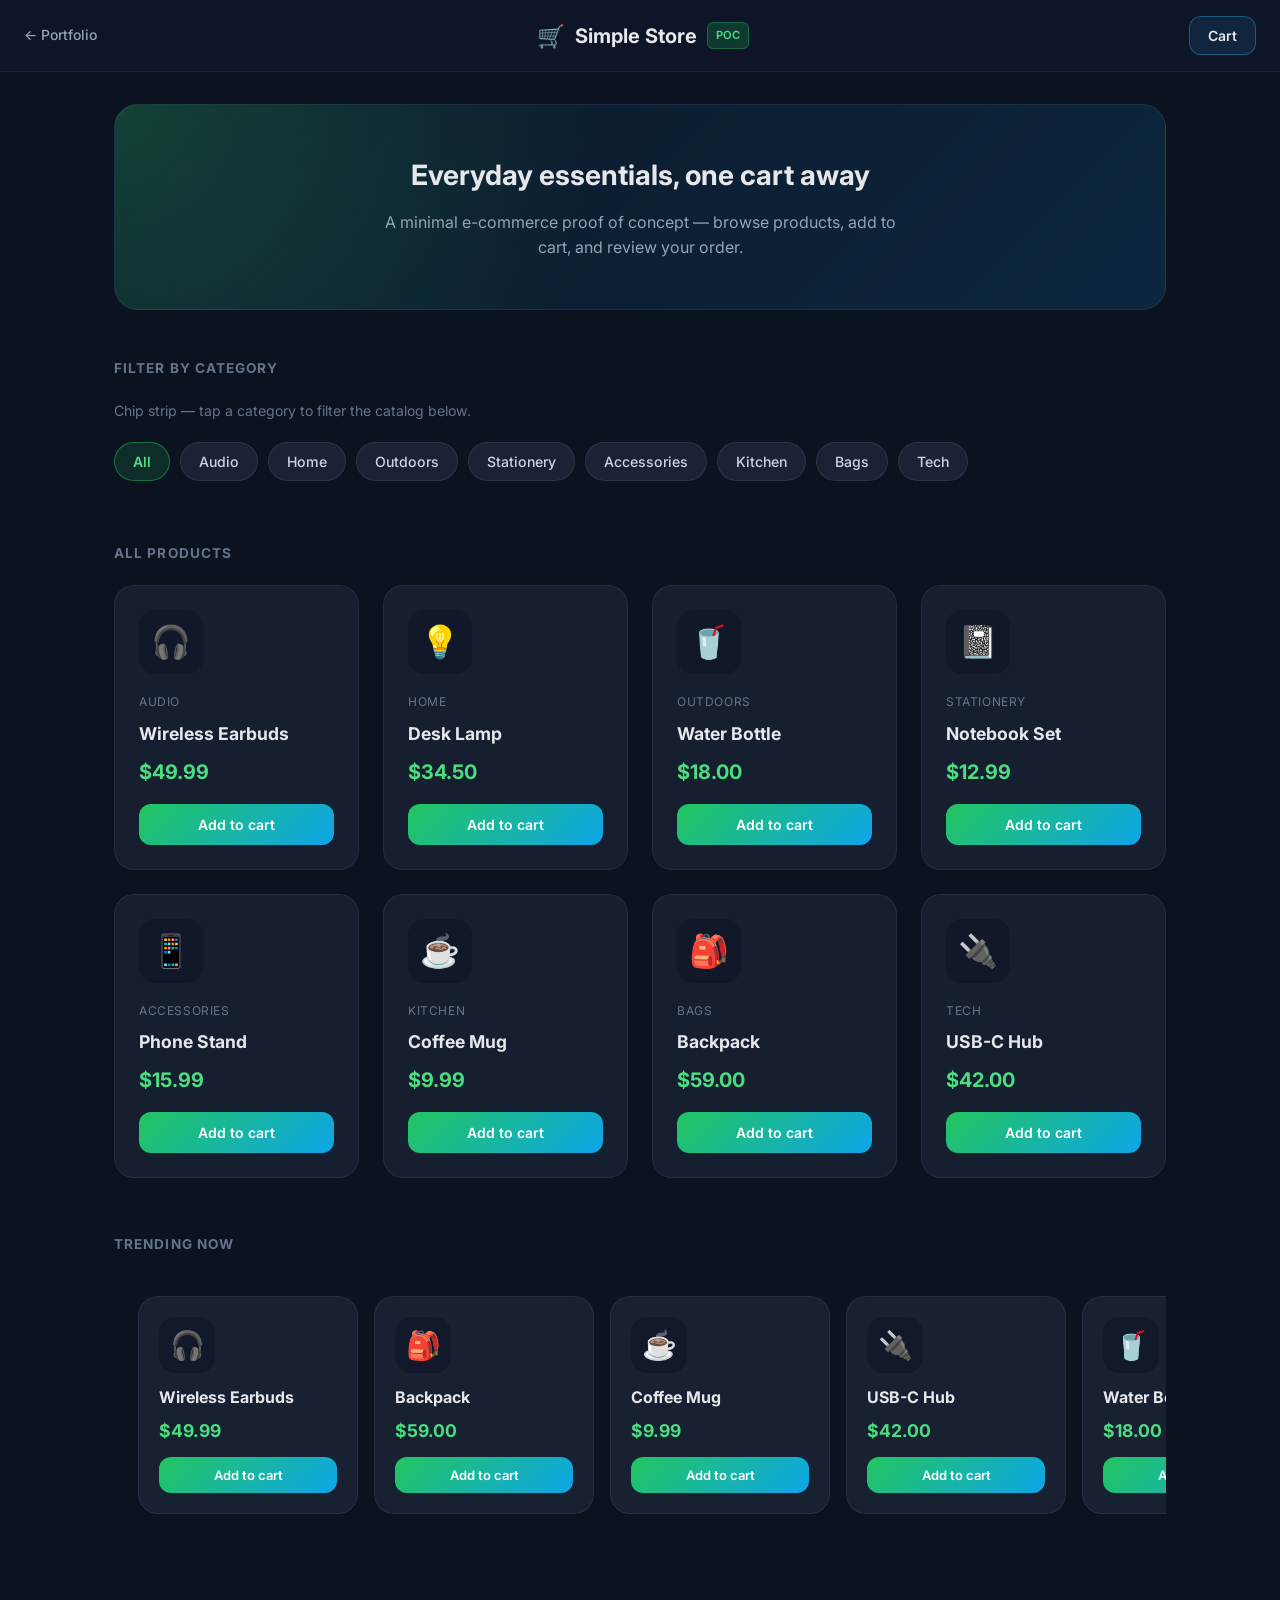
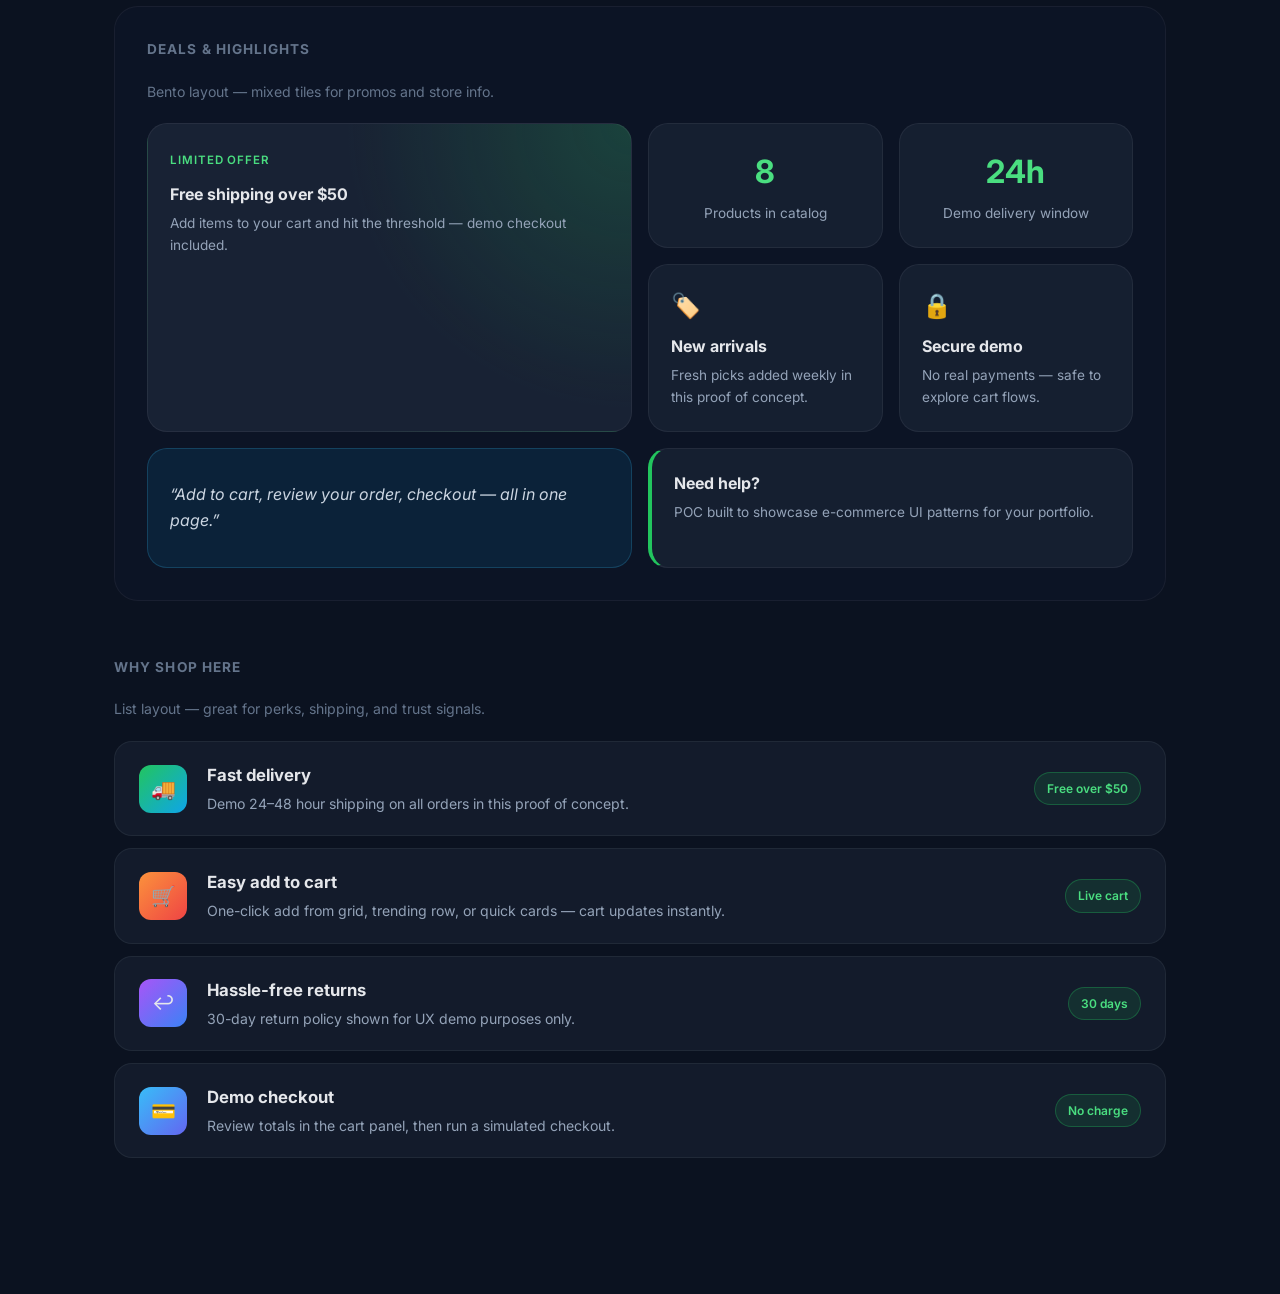
==== apps/simple-store/index.html @ 19372030 "feat(store): add Simple Store e-commerce proof of concept Introduce a standalone demo shop with prod" ====
<!DOCTYPE html>
<html lang="en">
<head>
  <meta charset="UTF-8" />
  <meta name="viewport" content="width=device-width, initial-scale=1.0" />
  <title>Simple Store — Proof of Concept</title>
  <link rel="preconnect" href="https://fonts.googleapis.com" />
  <link rel="preconnect" href="https://fonts.gstatic.com" crossorigin />
  <link href="https://fonts.googleapis.com/css2?family=Inter:wght@400;500;600;700;800&display=swap" rel="stylesheet" />
  <link rel="stylesheet" href="style.css" />
</head>
<body>

  <header class="store-header">
    <a href="../../index.html" class="back-link">← Portfolio</a>
    <div class="brand">
      <span class="brand-icon">🛒</span>
      <h1>Simple Store</h1>
      <span class="badge">POC</span>
    </div>
    <button type="button" class="cart-toggle" id="cartToggle" aria-label="Open cart">
      <span>Cart</span>
      <span class="cart-count" id="cartCount">0</span>
    </button>
  </header>

  <main class="store-main">
    <section class="hero-banner">
      <h2>Everyday essentials, one cart away</h2>
      <p>A minimal e-commerce proof of concept — browse products, add to cart, and review your order.</p>
    </section>

    <section class="store-block">
      <div class="block-header">
        <h3 class="section-label">Filter by category</h3>
        <p class="section-desc">Chip strip — tap a category to filter the catalog below.</p>
      </div>
      <div class="chip-scroll-wrap">
        <div class="chip-track" id="chipTrack"></div>
      </div>
    </section>

    <section class="products-section" id="catalog">
      <h3 class="section-label">All products</h3>
      <div class="products-grid" id="productsGrid"></div>
      <p class="filter-empty" id="filterEmpty" hidden>No products in this category.</p>
    </section>

    <section class="store-block store-block-scroll">
      <div class="block-header">
        <h3 class="section-label">Trending now</h3>
      </div>
      <div class="h-scroll-wrap">
        <div class="h-scroll-track" id="trendingTrack" tabindex="0" aria-label="Trending products"></div>
      </div>
    </section>

    <section class="store-block store-block-alt">
      <div class="block-header">
        <h3 class="section-label">Deals & highlights</h3>
        <p class="section-desc">Bento layout — mixed tiles for promos and store info.</p>
      </div>
      <div class="bento-grid">
        <div class="bento-tile bento-wide bento-promo">
          <span class="bento-label">Limited offer</span>
          <h3>Free shipping over $50</h3>
          <p>Add items to your cart and hit the threshold — demo checkout included.</p>
        </div>
        <div class="bento-tile bento-stat">
          <strong>8</strong>
          <span>Products in catalog</span>
        </div>
        <div class="bento-tile bento-stat">
          <strong>24h</strong>
          <span>Demo delivery window</span>
        </div>
        <div class="bento-tile">
          <span class="bento-emoji">🏷️</span>
          <h3>New arrivals</h3>
          <p>Fresh picks added weekly in this proof of concept.</p>
        </div>
        <div class="bento-tile">
          <span class="bento-emoji">🔒</span>
          <h3>Secure demo</h3>
          <p>No real payments — safe to explore cart flows.</p>
        </div>
        <div class="bento-tile bento-quote">
          <blockquote>“Add to cart, review your order, checkout — all in one page.”</blockquote>
        </div>
        <div class="bento-tile bento-accent-bar">
          <h3>Need help?</h3>
          <p>POC built to showcase e-commerce UI patterns for your portfolio.</p>
        </div>
      </div>
    </section>

    <section class="store-block">
      <div class="block-header">
        <h3 class="section-label">Why shop here</h3>
        <p class="section-desc">List layout — great for perks, shipping, and trust signals.</p>
      </div>
      <ul class="list-showcase">
        <li class="list-row">
          <div class="list-row-icon list-accent-1">🚚</div>
          <div class="list-row-body">
            <h3>Fast delivery</h3>
            <p>Demo 24–48 hour shipping on all orders in this proof of concept.</p>
          </div>
          <span class="list-row-badge">Free over $50</span>
        </li>
        <li class="list-row">
          <div class="list-row-icon list-accent-2">🛒</div>
          <div class="list-row-body">
            <h3>Easy add to cart</h3>
            <p>One-click add from grid, trending row, or quick cards — cart updates instantly.</p>
          </div>
          <span class="list-row-badge">Live cart</span>
        </li>
        <li class="list-row">
          <div class="list-row-icon list-accent-3">↩️</div>
          <div class="list-row-body">
            <h3>Hassle-free returns</h3>
            <p>30-day return policy shown for UX demo purposes only.</p>
          </div>
          <span class="list-row-badge">30 days</span>
        </li>
        <li class="list-row">
          <div class="list-row-icon list-accent-4">💳</div>
          <div class="list-row-body">
            <h3>Demo checkout</h3>
            <p>Review totals in the cart panel, then run a simulated checkout.</p>
          </div>
          <span class="list-row-badge">No charge</span>
        </li>
      </ul>
    </section>
  </main>

  <aside class="cart-panel" id="cartPanel" aria-hidden="true">
    <div class="cart-panel-inner">
      <div class="cart-panel-header">
        <h2>Your cart</h2>
        <button type="button" class="close-cart" id="closeCart" aria-label="Close cart">×</button>
      </div>
      <ul class="cart-items" id="cartItems"></ul>
      <p class="cart-empty" id="cartEmpty">Your cart is empty. Add something to get started.</p>
      <div class="cart-footer" id="cartFooter" hidden>
        <div class="cart-total">
          <span>Total</span>
          <strong id="cartTotal">$0.00</strong>
        </div>
        <button type="button" class="btn-checkout" id="checkoutBtn">Checkout (demo)</button>
        <button type="button" class="btn-clear" id="clearCartBtn">Clear cart</button>
      </div>
    </div>
  </aside>
  <div class="cart-overlay" id="cartOverlay" hidden></div>

  <script src="app.js"></script>
</body>
</html>
---- apps/simple-store/style.css ----
* {
  margin: 0;
  padding: 0;
  box-sizing: border-box;
}

body {
  font-family: "Inter", sans-serif;
  background: #0b1220;
  color: #e5e7eb;
  line-height: 1.6;
  min-height: 100vh;
}

.store-header {
  position: sticky;
  top: 0;
  z-index: 50;
  display: flex;
  align-items: center;
  justify-content: space-between;
  padding: 16px 24px;
  background: rgba(15, 23, 42, 0.9);
  backdrop-filter: blur(12px);
  border-bottom: 1px solid rgba(255, 255, 255, 0.06);
}

.back-link {
  color: #94a3b8;
  text-decoration: none;
  font-size: 14px;
  font-weight: 500;
  transition: color 0.2s;
}

.back-link:hover {
  color: #38bdf8;
}

.brand {
  display: flex;
  align-items: center;
  gap: 10px;
}

.brand h1 {
  font-size: 1.25rem;
  font-weight: 700;
}

.brand-icon {
  font-size: 1.4rem;
}

.badge {
  font-size: 0.7rem;
  font-weight: 600;
  padding: 4px 8px;
  border-radius: 6px;
  background: rgba(34, 197, 94, 0.2);
  color: #4ade80;
  border: 1px solid rgba(34, 197, 94, 0.35);
}

.cart-toggle {
  display: flex;
  align-items: center;
  gap: 10px;
  padding: 10px 18px;
  border-radius: 12px;
  border: 1px solid rgba(56, 189, 248, 0.35);
  background: rgba(56, 189, 248, 0.1);
  color: #e5e7eb;
  font-family: inherit;
  font-size: 14px;
  font-weight: 600;
  cursor: pointer;
  transition: 0.2s;
}

.cart-toggle:hover {
  background: rgba(56, 189, 248, 0.2);
}

.cart-count {
  min-width: 22px;
  height: 22px;
  padding: 0 6px;
  border-radius: 999px;
  background: #22c55e;
  color: #0f172a;
  font-size: 12px;
  font-weight: 700;
  display: inline-flex;
  align-items: center;
  justify-content: center;
}

.cart-count[hidden] {
  display: none;
}

.store-main {
  max-width: 1100px;
  margin: 0 auto;
  padding: 32px 24px 80px;
}

.hero-banner {
  text-align: center;
  padding: 48px 24px;
  margin-bottom: 48px;
  border-radius: 24px;
  background:
    radial-gradient(circle at top left, rgba(34, 197, 94, 0.25), transparent 45%),
    linear-gradient(135deg, rgba(15, 23, 42, 0.95), rgba(14, 165, 233, 0.15));
  border: 1px solid rgba(255, 255, 255, 0.06);
}

.hero-banner h2 {
  font-size: 1.75rem;
  margin-bottom: 12px;
}

.hero-banner p {
  color: #94a3b8;
  max-width: 520px;
  margin: 0 auto;
}

.section-label {
  font-size: 0.85rem;
  text-transform: uppercase;
  letter-spacing: 0.08em;
  color: #64748b;
  margin-bottom: 20px;
}

.products-grid {
  display: grid;
  grid-template-columns: repeat(auto-fill, minmax(240px, 1fr));
  gap: 24px;
}

.product-card {
  background: rgba(30, 41, 59, 0.6);
  border: 1px solid rgba(255, 255, 255, 0.06);
  border-radius: 20px;
  padding: 24px;
  transition: transform 0.25s, border-color 0.25s;
}

.product-card:hover {
  transform: translateY(-4px);
  border-color: rgba(34, 197, 94, 0.35);
}

.product-visual {
  width: 64px;
  height: 64px;
  border-radius: 16px;
  background: rgba(15, 23, 42, 0.8);
  display: flex;
  align-items: center;
  justify-content: center;
  font-size: 2rem;
  margin-bottom: 14px;
}

.product-category {
  font-size: 0.75rem;
  color: #64748b;
  text-transform: uppercase;
  letter-spacing: 0.05em;
}

.product-card h3 {
  font-size: 1.1rem;
  margin: 6px 0 8px;
}

.product-price {
  font-size: 1.25rem;
  font-weight: 700;
  color: #4ade80;
  margin-bottom: 16px;
}

.btn-add {
  width: 100%;
  padding: 12px;
  border: none;
  border-radius: 12px;
  background: linear-gradient(135deg, #22c55e, #0ea5e9);
  color: white;
  font-family: inherit;
  font-size: 14px;
  font-weight: 600;
  cursor: pointer;
  transition: transform 0.2s, box-shadow 0.2s;
}

.btn-add:hover {
  transform: translateY(-2px);
  box-shadow: 0 8px 24px rgba(34, 197, 94, 0.25);
}

.cart-overlay {
  position: fixed;
  inset: 0;
  background: rgba(0, 0, 0, 0.5);
  z-index: 90;
}

.cart-overlay[hidden] {
  display: none;
}

.cart-panel {
  position: fixed;
  top: 0;
  right: 0;
  width: 100%;
  max-width: 400px;
  height: 100vh;
  z-index: 100;
  background: #0f172a;
  border-left: 1px solid rgba(255, 255, 255, 0.08);
  transform: translateX(100%);
  transition: transform 0.3s ease;
  display: flex;
  flex-direction: column;
}

.cart-panel.open {
  transform: translateX(0);
}

.cart-panel-inner {
  display: flex;
  flex-direction: column;
  height: 100%;
  padding: 24px;
}

.cart-panel-header {
  display: flex;
  justify-content: space-between;
  align-items: center;
  margin-bottom: 24px;
}

.cart-panel-header h2 {
  font-size: 1.35rem;
}

.close-cart {
  width: 40px;
  height: 40px;
  border: none;
  border-radius: 10px;
  background: rgba(255, 255, 255, 0.06);
  color: #e5e7eb;
  font-size: 1.5rem;
  cursor: pointer;
  line-height: 1;
}

.close-cart:hover {
  background: rgba(255, 255, 255, 0.1);
}

.cart-items {
  list-style: none;
  flex: 1;
  overflow-y: auto;
  display: flex;
  flex-direction: column;
  gap: 16px;
}

.cart-empty {
  color: #64748b;
  font-size: 0.95rem;
  text-align: center;
  padding: 40px 16px;
}

.cart-empty[hidden],
.cart-footer[hidden] {
  display: none;
}

.cart-item {
  display: grid;
  grid-template-columns: auto 1fr;
  gap: 12px;
  padding: 16px;
  background: rgba(30, 41, 59, 0.5);
  border-radius: 14px;
  border: 1px solid rgba(255, 255, 255, 0.05);
}

.cart-item-emoji {
  font-size: 1.75rem;
}

.cart-item-info {
  display: flex;
  flex-direction: column;
  gap: 2px;
}

.cart-item-info strong {
  font-size: 0.95rem;
}

.cart-item-info span {
  font-size: 0.8rem;
  color: #94a3b8;
}

.cart-item-actions {
  grid-column: 1 / -1;
  display: flex;
  align-items: center;
  gap: 8px;
  flex-wrap: wrap;
}

.qty-btn {
  width: 32px;
  height: 32px;
  border: 1px solid rgba(255, 255, 255, 0.1);
  border-radius: 8px;
  background: rgba(15, 23, 42, 0.8);
  color: #e5e7eb;
  font-size: 1rem;
  cursor: pointer;
}

.qty-btn:hover {
  border-color: #38bdf8;
}

.qty {
  min-width: 24px;
  text-align: center;
  font-weight: 600;
}

.remove-btn {
  margin-left: auto;
  padding: 6px 12px;
  border: none;
  border-radius: 8px;
  background: rgba(239, 68, 68, 0.15);
  color: #f87171;
  font-size: 12px;
  font-family: inherit;
  cursor: pointer;
}

.remove-btn:hover {
  background: rgba(239, 68, 68, 0.25);
}

.cart-footer {
  padding-top: 20px;
  border-top: 1px solid rgba(255, 255, 255, 0.06);
  margin-top: auto;
}

.cart-total {
  display: flex;
  justify-content: space-between;
  align-items: center;
  margin-bottom: 16px;
  font-size: 1.1rem;
}

.cart-total strong {
  font-size: 1.35rem;
  color: #4ade80;
}

.btn-checkout {
  width: 100%;
  padding: 14px;
  border: none;
  border-radius: 12px;
  background: linear-gradient(135deg, #0ea5e9, #3b82f6);
  color: white;
  font-family: inherit;
  font-size: 15px;
  font-weight: 600;
  cursor: pointer;
  margin-bottom: 10px;
}

.btn-checkout:hover {
  opacity: 0.95;
}

.btn-clear {
  width: 100%;
  padding: 10px;
  border: 1px solid rgba(255, 255, 255, 0.1);
  border-radius: 12px;
  background: transparent;
  color: #94a3b8;
  font-family: inherit;
  font-size: 13px;
  cursor: pointer;
}

.btn-clear:hover {
  color: #e5e7eb;
}

/* Store layout blocks */

.store-block {
  margin-bottom: 56px;
}

.store-block-alt {
  padding: 32px;
  border-radius: 24px;
  background: rgba(15, 23, 42, 0.5);
  border: 1px solid rgba(255, 255, 255, 0.05);
}

.block-header {
  margin-bottom: 20px;
}

.section-desc {
  color: #64748b;
  font-size: 0.88rem;
  margin-top: 6px;
}

.filter-empty {
  text-align: center;
  color: #64748b;
  padding: 32px;
}

/* Horizontal scroll */

.store-block-scroll {
  padding-top: 40px;
  margin-top: 16px;
}

.store-block-scroll .block-header {
  margin-bottom: 28px;
}

.h-scroll-wrap {
  position: relative;
  padding: 0 0 8px;
}

.h-scroll-track {
  display: flex;
  gap: 16px;
  overflow-x: auto;
  padding: 12px 24px 28px;
  scroll-snap-type: x mandatory;
  scroll-padding-inline: 24px;
  scroll-behavior: smooth;
  -webkit-overflow-scrolling: touch;
  scrollbar-width: thin;
  scrollbar-color: rgba(34, 197, 94, 0.4) transparent;
}

.h-scroll-track::-webkit-scrollbar {
  height: 5px;
}

.h-scroll-track::-webkit-scrollbar-thumb {
  background: rgba(34, 197, 94, 0.4);
  border-radius: 999px;
}

.h-scroll-item {
  flex: 0 0 220px;
  scroll-snap-align: start;
  padding: 20px;
  border-radius: 20px;
  background: rgba(30, 41, 59, 0.7);
  border: 1px solid rgba(255, 255, 255, 0.06);
  transition: transform 0.25s, border-color 0.25s;
}

.h-scroll-item:hover {
  transform: translateY(-4px);
  border-color: rgba(34, 197, 94, 0.35);
}

.h-scroll-item .product-visual {
  width: 56px;
  height: 56px;
  font-size: 1.75rem;
  margin-bottom: 12px;
}

.h-scroll-item h4 {
  font-size: 1rem;
  margin-bottom: 6px;
}

.h-scroll-item .product-price {
  font-size: 1.1rem;
  margin-bottom: 12px;
}

.h-scroll-item .btn-add {
  padding: 10px;
  font-size: 13px;
}

/* Bento grid */

.bento-grid {
  display: grid;
  grid-template-columns: repeat(4, 1fr);
  grid-auto-rows: minmax(120px, auto);
  gap: 16px;
}

.bento-tile {
  padding: 22px;
  border-radius: 20px;
  background: rgba(30, 41, 59, 0.55);
  border: 1px solid rgba(255, 255, 255, 0.06);
  transition: border-color 0.25s, transform 0.25s;
}

.bento-tile:hover {
  border-color: rgba(34, 197, 94, 0.3);
  transform: translateY(-3px);
}

.bento-wide {
  grid-column: span 2;
  grid-row: span 2;
}

.bento-promo {
  background:
    radial-gradient(circle at top right, rgba(34, 197, 94, 0.2), transparent 50%),
    rgba(30, 41, 59, 0.7);
}

.bento-wide h3 {
  font-size: 1.35rem;
  margin: 10px 0;
}

.bento-wide p {
  color: #94a3b8;
  font-size: 0.9rem;
}

.bento-label {
  font-size: 0.72rem;
  text-transform: uppercase;
  letter-spacing: 0.08em;
  color: #4ade80;
  font-weight: 600;
}

.bento-stat {
  display: flex;
  flex-direction: column;
  align-items: center;
  justify-content: center;
  text-align: center;
}

.bento-stat strong {
  font-size: 2rem;
  color: #4ade80;
}

.bento-stat span {
  color: #94a3b8;
  font-size: 0.85rem;
  margin-top: 6px;
}

.bento-emoji {
  font-size: 1.5rem;
  display: block;
  margin-bottom: 8px;
}

.bento-tile h3 {
  font-size: 1rem;
  margin-bottom: 6px;
}

.bento-tile p {
  color: #94a3b8;
  font-size: 0.85rem;
}

.bento-quote {
  grid-column: span 2;
  display: flex;
  align-items: center;
  background: rgba(14, 165, 233, 0.1);
  border-color: rgba(56, 189, 248, 0.2);
}

.bento-quote blockquote {
  font-size: 1rem;
  font-style: italic;
  color: #cbd5e1;
}

.bento-accent-bar {
  grid-column: span 2;
  border-left: 4px solid #22c55e;
}

/* List rows */

.list-showcase {
  list-style: none;
  display: flex;
  flex-direction: column;
  gap: 12px;
}

.list-row {
  display: grid;
  grid-template-columns: auto 1fr auto;
  align-items: center;
  gap: 20px;
  padding: 20px 24px;
  border-radius: 18px;
  background: rgba(30, 41, 59, 0.45);
  border: 1px solid rgba(255, 255, 255, 0.06);
  transition: transform 0.2s, border-color 0.2s;
}

.list-row:hover {
  transform: translateX(6px);
  border-color: rgba(34, 197, 94, 0.3);
}

.list-row-icon {
  width: 48px;
  height: 48px;
  border-radius: 12px;
  display: flex;
  align-items: center;
  justify-content: center;
  font-size: 1.25rem;
}

.list-accent-1 { background: linear-gradient(135deg, #22c55e, #0ea5e9); }
.list-accent-2 { background: linear-gradient(135deg, #fb923c, #ef4444); }
.list-accent-3 { background: linear-gradient(135deg, #a855f7, #3b82f6); }
.list-accent-4 { background: linear-gradient(135deg, #38bdf8, #6366f1); }

.list-row-body h3 {
  font-size: 1.05rem;
  margin-bottom: 4px;
}

.list-row-body p {
  color: #94a3b8;
  font-size: 0.88rem;
}

.list-row-badge {
  font-size: 0.75rem;
  font-weight: 600;
  padding: 6px 12px;
  border-radius: 999px;
  background: rgba(34, 197, 94, 0.12);
  border: 1px solid rgba(34, 197, 94, 0.3);
  color: #4ade80;
  white-space: nowrap;
}

/* Category chips */

.chip-scroll-wrap {
  overflow-x: auto;
  padding-bottom: 6px;
  scrollbar-width: none;
}

.chip-scroll-wrap::-webkit-scrollbar {
  display: none;
}

.chip-track {
  display: flex;
  flex-wrap: nowrap;
  gap: 10px;
  width: max-content;
}

.chip {
  flex-shrink: 0;
  padding: 10px 18px;
  border-radius: 999px;
  font-size: 0.88rem;
  font-weight: 500;
  font-family: inherit;
  background: rgba(30, 41, 59, 0.8);
  border: 1px solid rgba(255, 255, 255, 0.08);
  color: #cbd5e1;
  cursor: pointer;
  transition: 0.2s;
}

.chip:hover {
  border-color: rgba(34, 197, 94, 0.4);
  color: #4ade80;
}

.chip.active {
  background: rgba(34, 197, 94, 0.15);
  border-color: rgba(34, 197, 94, 0.45);
  color: #4ade80;
  font-weight: 600;
}

@media (max-width: 900px) {
  .bento-grid {
    grid-template-columns: repeat(2, 1fr);
  }

  .bento-wide,
  .bento-quote,
  .bento-accent-bar {
    grid-column: span 2;
  }

  .h-scroll-item {
    flex: 0 0 200px;
  }

  .list-row {
    grid-template-columns: auto 1fr;
  }

  .list-row-badge {
    grid-column: 2;
    justify-self: start;
    margin-top: 6px;
  }
}

@media (max-width: 600px) {
  .bento-grid {
    grid-template-columns: 1fr;
  }

  .bento-wide,
  .bento-quote,
  .bento-accent-bar {
    grid-column: span 1;
    grid-row: span 1;
  }

  .list-row:hover {
    transform: none;
  }

  .list-row-badge {
    display: none;
  }

  .store-header {
    flex-wrap: wrap;
    gap: 12px;
  }

  .brand {
    order: 2;
    flex: 1;
    justify-content: center;
  }

  .back-link {
    order: 1;
  }

  .cart-toggle {
    order: 3;
  }
}
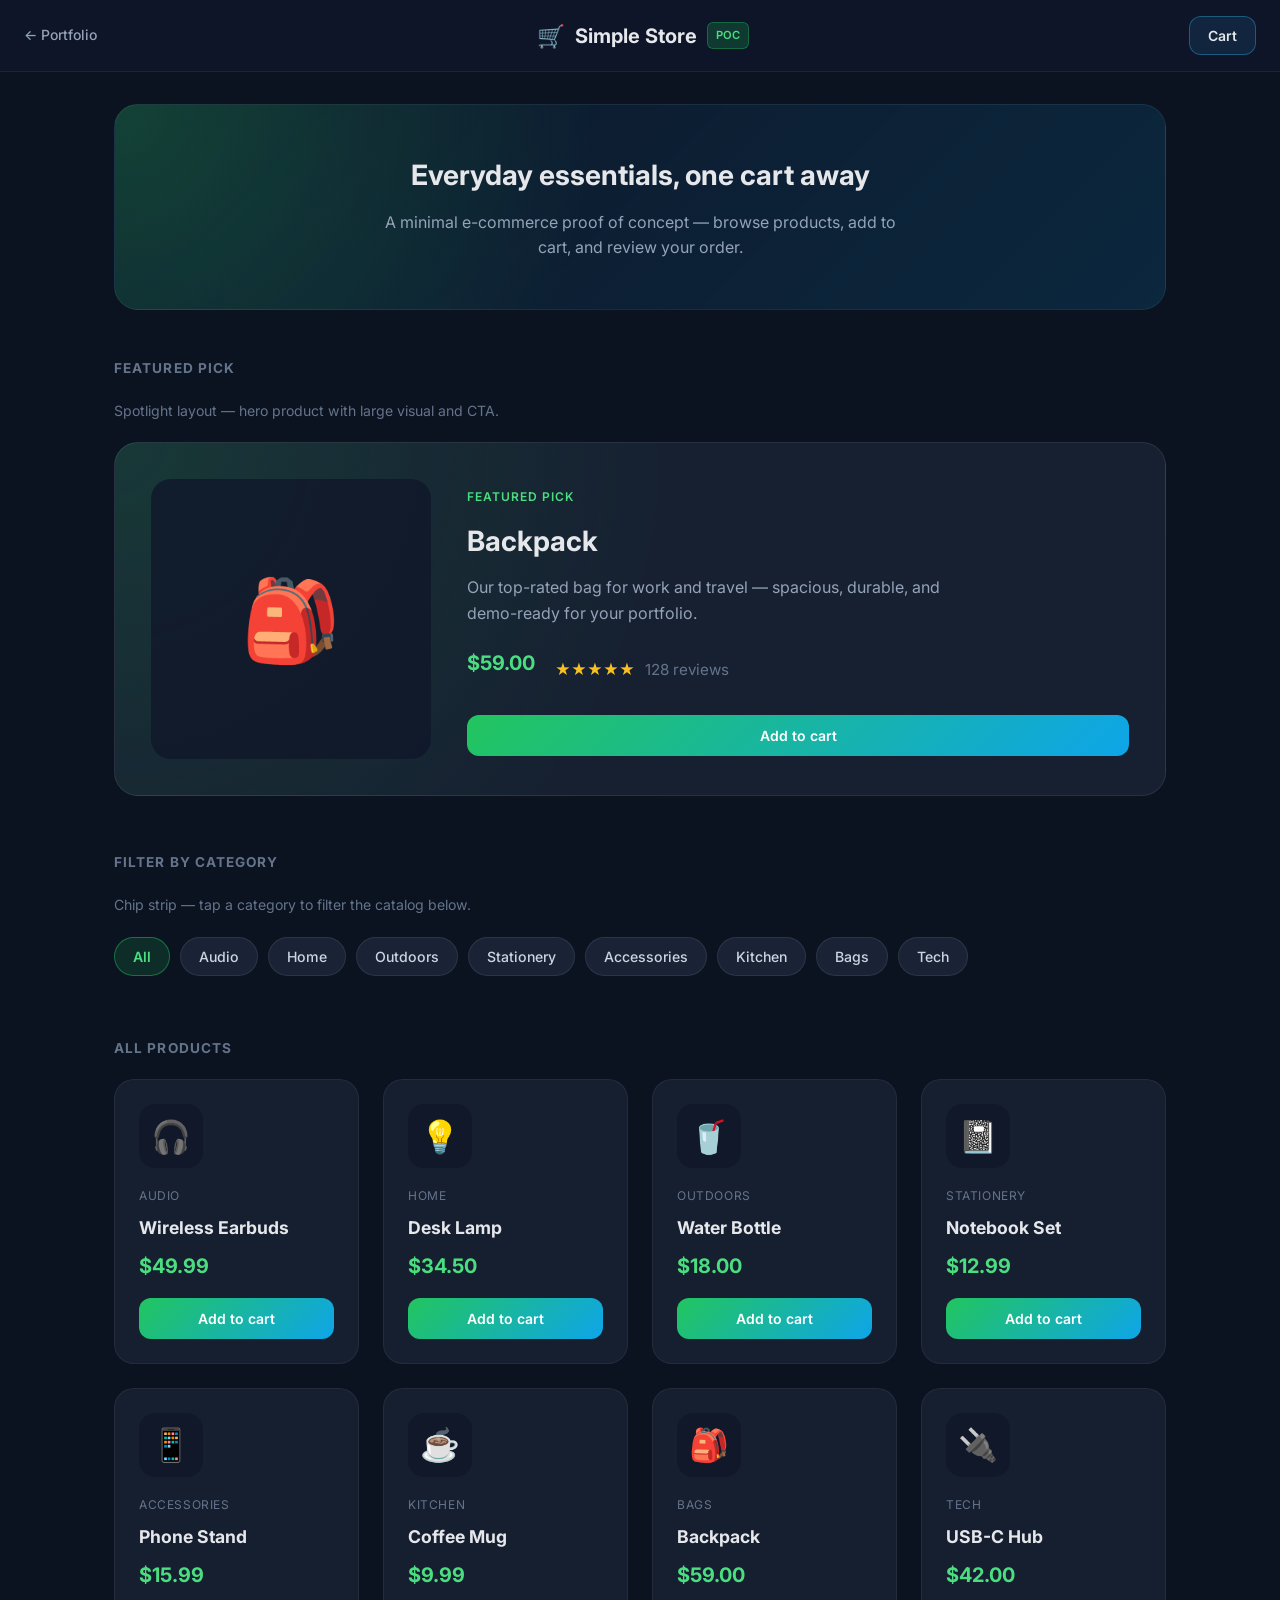
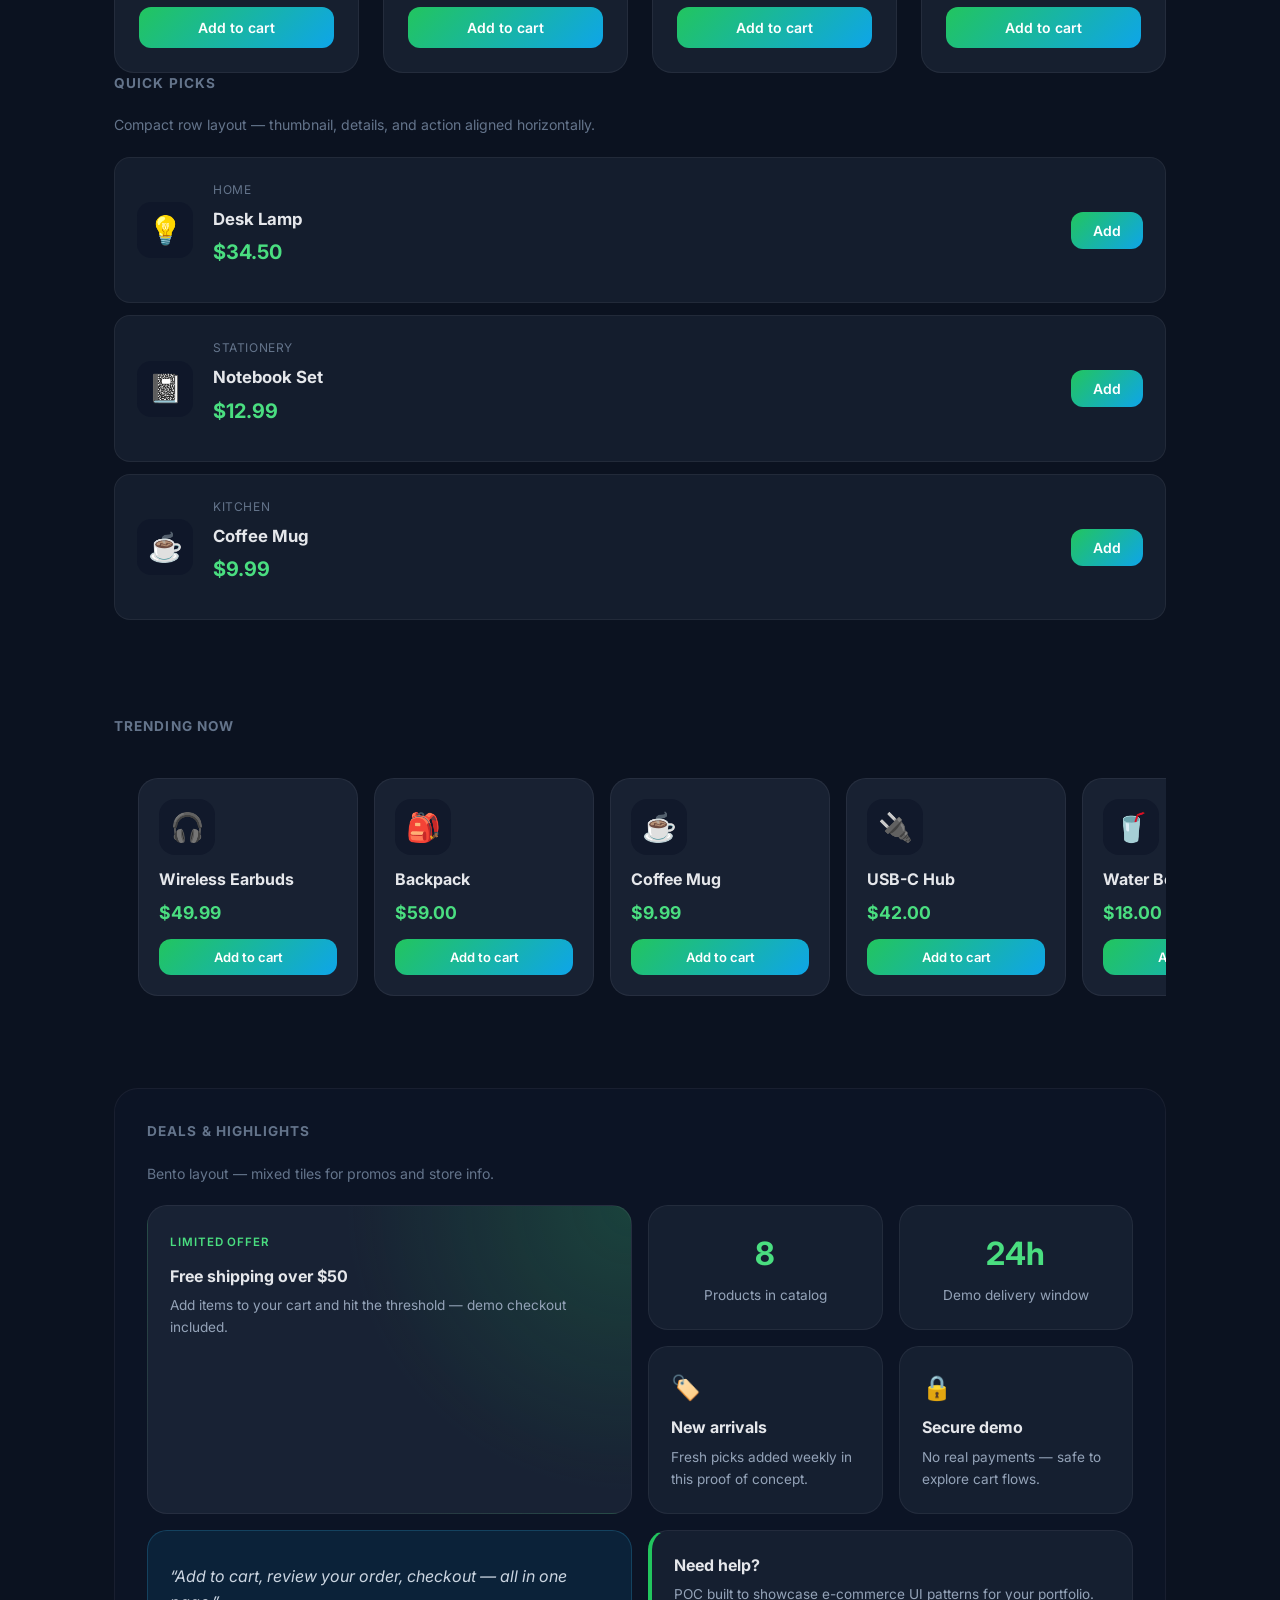
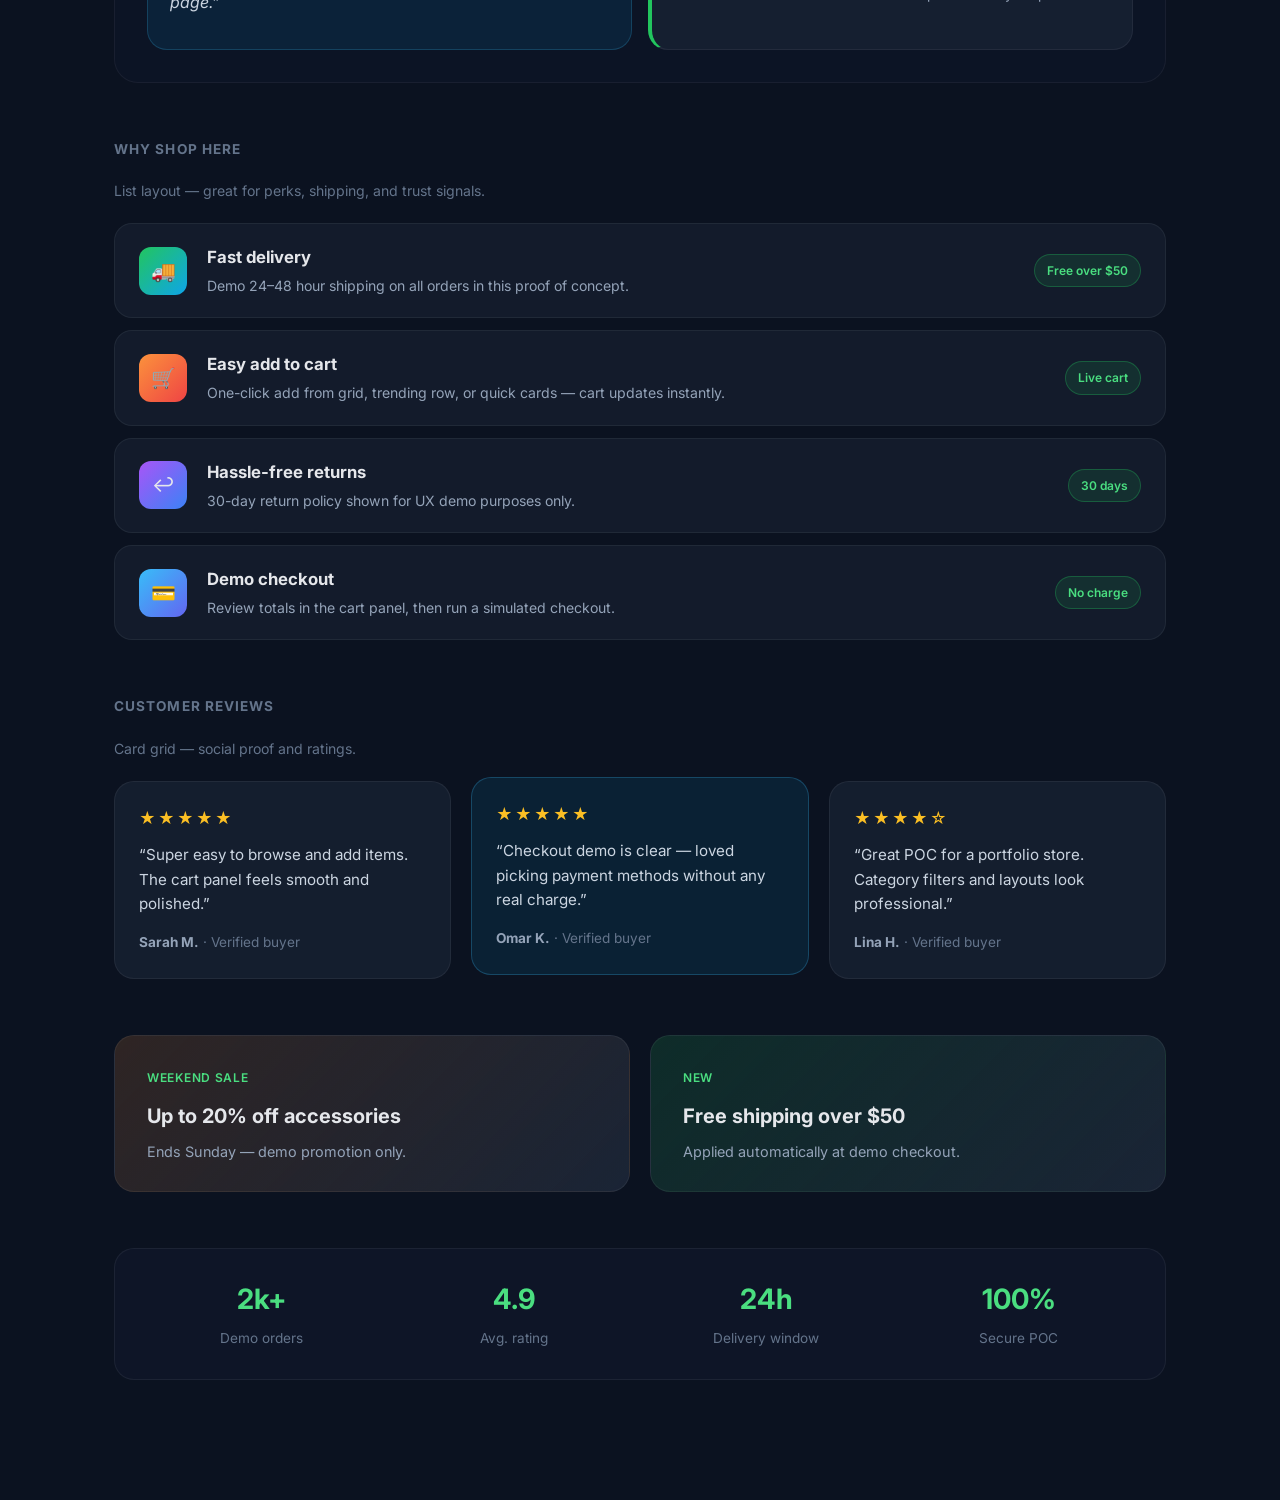
==== commit 0f856e51: "feat(store): expand storefront with new layouts and checkout flow Wire the cart to checkout.html, ad" ====
--- a/apps/simple-store/index.html
+++ b/apps/simple-store/index.html
@@ -32,6 +32,14 @@
 
     <section class="store-block">
       <div class="block-header">
+        <h3 class="section-label">Featured pick</h3>
+        <p class="section-desc">Spotlight layout — hero product with large visual and CTA.</p>
+      </div>
+      <article class="spotlight-card" id="spotlightProduct"></article>
+    </section>
+
+    <section class="store-block">
+      <div class="block-header">
         <h3 class="section-label">Filter by category</h3>
         <p class="section-desc">Chip strip — tap a category to filter the catalog below.</p>
       </div>
@@ -44,6 +52,14 @@
       <h3 class="section-label">All products</h3>
       <div class="products-grid" id="productsGrid"></div>
       <p class="filter-empty" id="filterEmpty" hidden>No products in this category.</p>
+    </section>
+
+    <section class="store-block">
+      <div class="block-header">
+        <h3 class="section-label">Quick picks</h3>
+        <p class="section-desc">Compact row layout — thumbnail, details, and action aligned horizontally.</p>
+      </div>
+      <div class="compact-rows" id="compactRows"></div>
     </section>
 
     <section class="store-block store-block-scroll">
@@ -133,6 +149,50 @@
           <span class="list-row-badge">No charge</span>
         </li>
       </ul>
+    </section>
+
+    <section class="store-block">
+      <div class="block-header">
+        <h3 class="section-label">Customer reviews</h3>
+        <p class="section-desc">Card grid — social proof and ratings.</p>
+      </div>
+      <div class="reviews-grid">
+        <article class="review-card">
+          <div class="review-stars">★★★★★</div>
+          <p>“Super easy to browse and add items. The cart panel feels smooth and polished.”</p>
+          <footer><strong>Sarah M.</strong> · Verified buyer</footer>
+        </article>
+        <article class="review-card review-card-accent">
+          <div class="review-stars">★★★★★</div>
+          <p>“Checkout demo is clear — loved picking payment methods without any real charge.”</p>
+          <footer><strong>Omar K.</strong> · Verified buyer</footer>
+        </article>
+        <article class="review-card">
+          <div class="review-stars">★★★★☆</div>
+          <p>“Great POC for a portfolio store. Category filters and layouts look professional.”</p>
+          <footer><strong>Lina H.</strong> · Verified buyer</footer>
+        </article>
+      </div>
+    </section>
+
+    <section class="promo-stack">
+      <article class="promo-banner promo-banner-1">
+        <span>Weekend sale</span>
+        <h3>Up to 20% off accessories</h3>
+        <p>Ends Sunday — demo promotion only.</p>
+      </article>
+      <article class="promo-banner promo-banner-2">
+        <span>New</span>
+        <h3>Free shipping over $50</h3>
+        <p>Applied automatically at demo checkout.</p>
+      </article>
+    </section>
+
+    <section class="stats-bar">
+      <div class="stat-item"><strong>2k+</strong><span>Demo orders</span></div>
+      <div class="stat-item"><strong>4.9</strong><span>Avg. rating</span></div>
+      <div class="stat-item"><strong>24h</strong><span>Delivery window</span></div>
+      <div class="stat-item"><strong>100%</strong><span>Secure POC</span></div>
     </section>
   </main>
 
@@ -156,6 +216,7 @@
   </aside>
   <div class="cart-overlay" id="cartOverlay" hidden></div>
 
+  <script src="store-shared.js"></script>
   <script src="app.js"></script>
 </body>
 </html>
--- a/apps/simple-store/style.css
+++ b/apps/simple-store/style.css
@@ -734,7 +734,470 @@
   font-weight: 600;
 }
 
+/* Spotlight */
+
+.spotlight-card {
+  display: grid;
+  grid-template-columns: 280px 1fr;
+  gap: 36px;
+  align-items: center;
+  padding: 36px;
+  border-radius: 24px;
+  background:
+    radial-gradient(circle at top left, rgba(34, 197, 94, 0.15), transparent 50%),
+    rgba(30, 41, 59, 0.65);
+  border: 1px solid rgba(255, 255, 255, 0.08);
+}
+
+.spotlight-visual {
+  width: 100%;
+  aspect-ratio: 1;
+  max-width: 280px;
+  border-radius: 20px;
+  background: rgba(15, 23, 42, 0.8);
+  display: flex;
+  align-items: center;
+  justify-content: center;
+  font-size: 5rem;
+}
+
+.spotlight-tag {
+  font-size: 0.75rem;
+  text-transform: uppercase;
+  letter-spacing: 0.08em;
+  color: #4ade80;
+  font-weight: 600;
+}
+
+.spotlight-body h3 {
+  font-size: 1.75rem;
+  margin: 10px 0 12px;
+}
+
+.spotlight-body p {
+  color: #94a3b8;
+  margin-bottom: 20px;
+  max-width: 480px;
+}
+
+.spotlight-meta {
+  display: flex;
+  align-items: center;
+  gap: 20px;
+  flex-wrap: wrap;
+  margin-bottom: 20px;
+}
+
+.spotlight-rating {
+  color: #fbbf24;
+  font-size: 0.95rem;
+}
+
+.spotlight-rating em {
+  color: #64748b;
+  font-style: normal;
+  margin-left: 6px;
+}
+
+/* Compact rows */
+
+.compact-rows {
+  display: flex;
+  flex-direction: column;
+  gap: 12px;
+}
+
+.product-row {
+  display: grid;
+  grid-template-columns: auto 1fr auto;
+  align-items: center;
+  gap: 20px;
+  padding: 18px 22px;
+  border-radius: 16px;
+  background: rgba(30, 41, 59, 0.5);
+  border: 1px solid rgba(255, 255, 255, 0.06);
+  transition: border-color 0.2s, background 0.2s;
+}
+
+.product-row:hover {
+  border-color: rgba(56, 189, 248, 0.3);
+  background: rgba(30, 41, 59, 0.75);
+}
+
+.product-row-visual {
+  width: 56px;
+  height: 56px;
+  border-radius: 14px;
+  background: rgba(15, 23, 42, 0.9);
+  display: flex;
+  align-items: center;
+  justify-content: center;
+  font-size: 1.75rem;
+}
+
+.product-row-body h3 {
+  font-size: 1.05rem;
+  margin: 4px 0;
+}
+
+.btn-add-row {
+  padding: 10px 22px;
+  white-space: nowrap;
+}
+
+/* Reviews grid */
+
+.reviews-grid {
+  display: grid;
+  grid-template-columns: repeat(3, 1fr);
+  gap: 20px;
+}
+
+.review-card {
+  padding: 24px;
+  border-radius: 20px;
+  background: rgba(30, 41, 59, 0.55);
+  border: 1px solid rgba(255, 255, 255, 0.06);
+}
+
+.review-card-accent {
+  background: rgba(14, 165, 233, 0.1);
+  border-color: rgba(56, 189, 248, 0.25);
+  transform: translateY(-4px);
+}
+
+.review-stars {
+  color: #fbbf24;
+  margin-bottom: 12px;
+  letter-spacing: 2px;
+}
+
+.review-card p {
+  color: #cbd5e1;
+  font-size: 0.95rem;
+  line-height: 1.6;
+  margin-bottom: 16px;
+}
+
+.review-card footer {
+  font-size: 0.85rem;
+  color: #64748b;
+}
+
+.review-card footer strong {
+  color: #94a3b8;
+}
+
+/* Promo stack */
+
+.promo-stack {
+  display: grid;
+  grid-template-columns: 1fr 1fr;
+  gap: 20px;
+  margin-bottom: 56px;
+}
+
+.promo-banner {
+  padding: 28px 32px;
+  border-radius: 20px;
+  border: 1px solid rgba(255, 255, 255, 0.06);
+}
+
+.promo-banner span {
+  font-size: 0.75rem;
+  font-weight: 600;
+  text-transform: uppercase;
+  letter-spacing: 0.06em;
+  color: #4ade80;
+}
+
+.promo-banner h3 {
+  font-size: 1.25rem;
+  margin: 10px 0 8px;
+}
+
+.promo-banner p {
+  color: #94a3b8;
+  font-size: 0.9rem;
+}
+
+.promo-banner-1 {
+  background: linear-gradient(135deg, rgba(251, 146, 60, 0.15), rgba(30, 41, 59, 0.8));
+}
+
+.promo-banner-2 {
+  background: linear-gradient(135deg, rgba(34, 197, 94, 0.15), rgba(30, 41, 59, 0.8));
+}
+
+/* Stats bar */
+
+.stats-bar {
+  display: grid;
+  grid-template-columns: repeat(4, 1fr);
+  gap: 16px;
+  padding: 28px;
+  border-radius: 20px;
+  background: rgba(15, 23, 42, 0.8);
+  border: 1px solid rgba(255, 255, 255, 0.06);
+  margin-bottom: 40px;
+}
+
+.stat-item {
+  text-align: center;
+}
+
+.stat-item strong {
+  display: block;
+  font-size: 1.75rem;
+  color: #4ade80;
+  margin-bottom: 4px;
+}
+
+.stat-item span {
+  font-size: 0.85rem;
+  color: #64748b;
+}
+
+/* Checkout page */
+
+.checkout-page .checkout-step {
+  font-size: 0.85rem;
+  color: #64748b;
+  font-weight: 500;
+}
+
+.checkout-main {
+  max-width: 1100px;
+  margin: 0 auto;
+  padding: 32px 24px 80px;
+}
+
+.checkout-layout {
+  display: grid;
+  grid-template-columns: 1.2fr 1fr;
+  gap: 32px;
+  align-items: start;
+}
+
+.checkout-heading {
+  font-size: 1.35rem;
+  margin-bottom: 8px;
+}
+
+.checkout-sub {
+  color: #94a3b8;
+  font-size: 0.9rem;
+  margin-bottom: 24px;
+}
+
+.checkout-panel,
+.order-summary {
+  padding: 28px;
+  border-radius: 24px;
+  background: rgba(30, 41, 59, 0.55);
+  border: 1px solid rgba(255, 255, 255, 0.06);
+}
+
+.payment-form {
+  display: flex;
+  flex-direction: column;
+  gap: 12px;
+}
+
+.pay-option {
+  cursor: pointer;
+}
+
+.pay-option input {
+  position: absolute;
+  opacity: 0;
+  pointer-events: none;
+}
+
+.pay-card {
+  display: flex;
+  align-items: center;
+  gap: 16px;
+  padding: 18px 20px;
+  border-radius: 16px;
+  border: 1px solid rgba(255, 255, 255, 0.08);
+  background: rgba(15, 23, 42, 0.6);
+  transition: border-color 0.2s, background 0.2s;
+}
+
+.pay-option input:checked + .pay-card {
+  border-color: rgba(34, 197, 94, 0.5);
+  background: rgba(34, 197, 94, 0.08);
+}
+
+.pay-icon {
+  font-size: 1.5rem;
+  width: 44px;
+  text-align: center;
+}
+
+.pay-info {
+  display: flex;
+  flex-direction: column;
+  gap: 2px;
+}
+
+.pay-info strong {
+  font-size: 0.95rem;
+}
+
+.pay-info span {
+  font-size: 0.82rem;
+  color: #64748b;
+}
+
+.summary-items {
+  list-style: none;
+  margin-bottom: 20px;
+  display: flex;
+  flex-direction: column;
+  gap: 14px;
+}
+
+.summary-item {
+  display: grid;
+  grid-template-columns: auto 1fr auto;
+  gap: 12px;
+  align-items: center;
+}
+
+.summary-emoji {
+  font-size: 1.5rem;
+}
+
+.summary-item-info {
+  display: flex;
+  flex-direction: column;
+  gap: 2px;
+}
+
+.summary-item-info span {
+  font-size: 0.82rem;
+  color: #64748b;
+}
+
+.summary-line-total {
+  font-weight: 600;
+  color: #4ade80;
+}
+
+.summary-rows {
+  border-top: 1px solid rgba(255, 255, 255, 0.06);
+  padding-top: 16px;
+  margin-bottom: 20px;
+}
+
+.summary-row {
+  display: flex;
+  justify-content: space-between;
+  padding: 8px 0;
+  color: #94a3b8;
+  font-size: 0.95rem;
+}
+
+.summary-total {
+  color: #e5e7eb;
+  font-size: 1.1rem;
+  padding-top: 12px;
+  border-top: 1px solid rgba(255, 255, 255, 0.06);
+  margin-top: 8px;
+}
+
+.summary-total strong {
+  color: #4ade80;
+  font-size: 1.35rem;
+}
+
+.btn-place-order {
+  width: 100%;
+}
+
+.checkout-success {
+  max-width: 480px;
+  margin: 80px auto;
+  padding: 24px;
+}
+
+.success-card {
+  text-align: center;
+  padding: 48px 32px;
+  border-radius: 24px;
+  background: rgba(30, 41, 59, 0.7);
+  border: 1px solid rgba(34, 197, 94, 0.35);
+}
+
+.success-icon {
+  display: inline-flex;
+  width: 64px;
+  height: 64px;
+  align-items: center;
+  justify-content: center;
+  border-radius: 50%;
+  background: rgba(34, 197, 94, 0.2);
+  color: #4ade80;
+  font-size: 1.75rem;
+  font-weight: 800;
+  margin-bottom: 20px;
+}
+
+.success-card h2 {
+  margin-bottom: 12px;
+}
+
+.success-card p {
+  color: #94a3b8;
+  margin-bottom: 28px;
+}
+
+.success-card .btn-checkout {
+  display: inline-block;
+  text-decoration: none;
+}
+
 @media (max-width: 900px) {
+  .spotlight-card {
+    grid-template-columns: 1fr;
+    text-align: center;
+  }
+
+  .spotlight-visual {
+    margin: 0 auto;
+  }
+
+  .spotlight-body p {
+    margin-left: auto;
+    margin-right: auto;
+  }
+
+  .spotlight-meta {
+    justify-content: center;
+  }
+
+  .reviews-grid {
+    grid-template-columns: 1fr;
+  }
+
+  .review-card-accent {
+    transform: none;
+  }
+
+  .promo-stack {
+    grid-template-columns: 1fr;
+  }
+
+  .stats-bar {
+    grid-template-columns: repeat(2, 1fr);
+  }
+
+  .checkout-layout {
+    grid-template-columns: 1fr;
+  }
+
   .bento-grid {
     grid-template-columns: repeat(2, 1fr);
   }
@@ -798,4 +1261,18 @@
   .cart-toggle {
     order: 3;
   }
-}
+
+  .checkout-step {
+    display: none;
+  }
+
+  .product-row {
+    grid-template-columns: auto 1fr;
+  }
+
+  .btn-add-row {
+    grid-column: 2;
+    justify-self: start;
+    margin-top: 8px;
+  }
+}
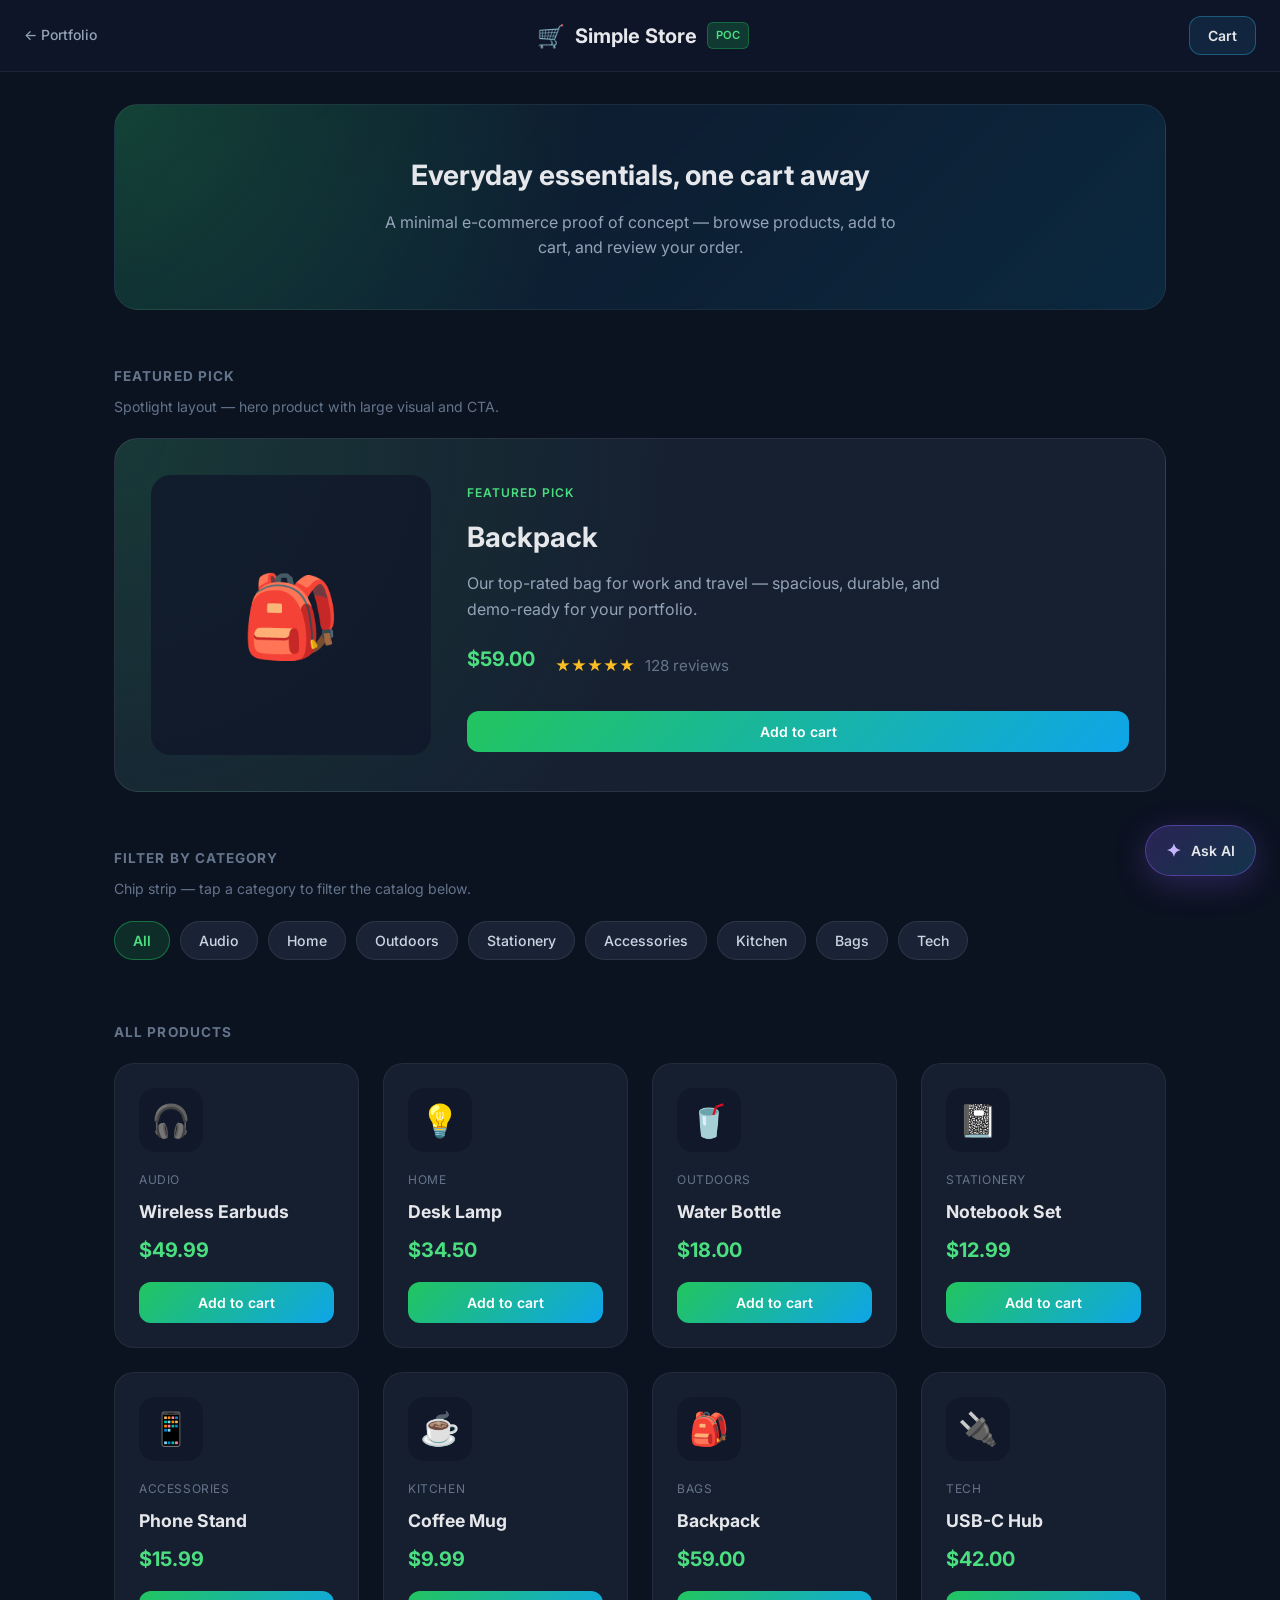
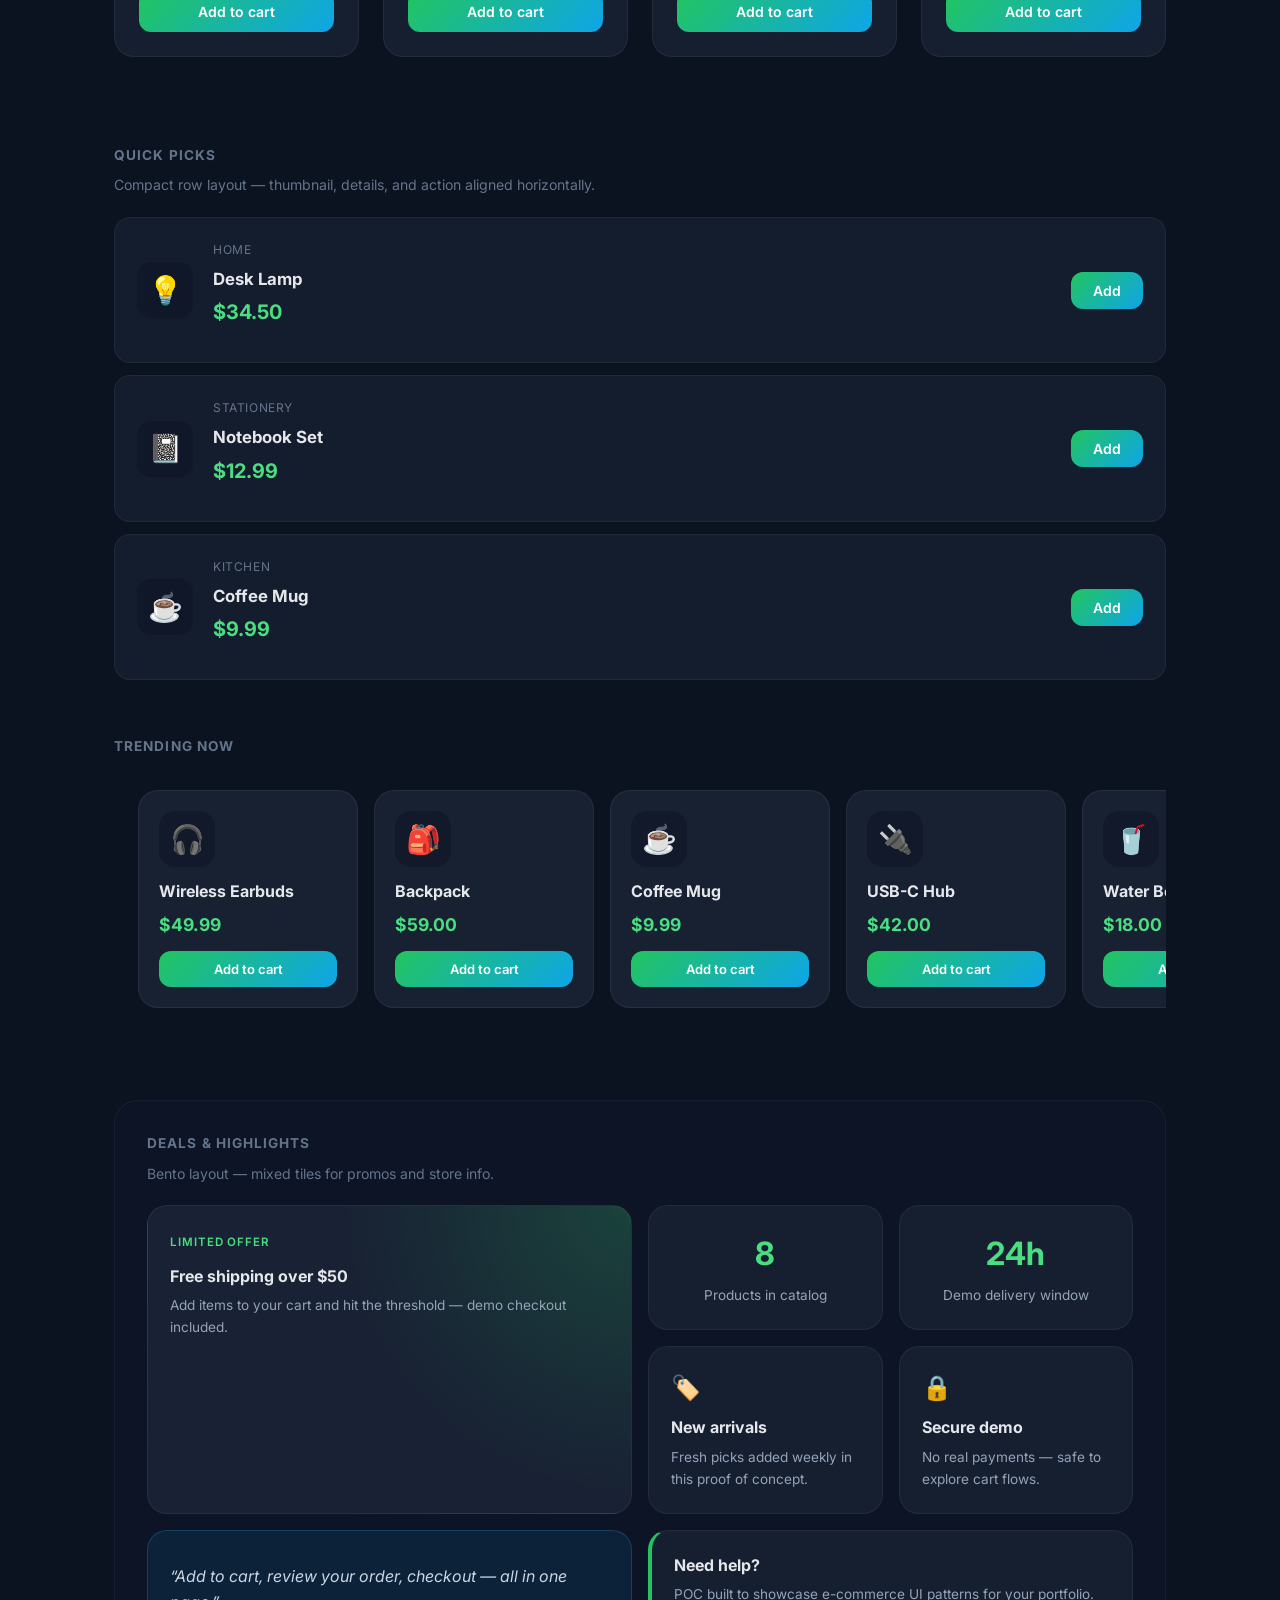
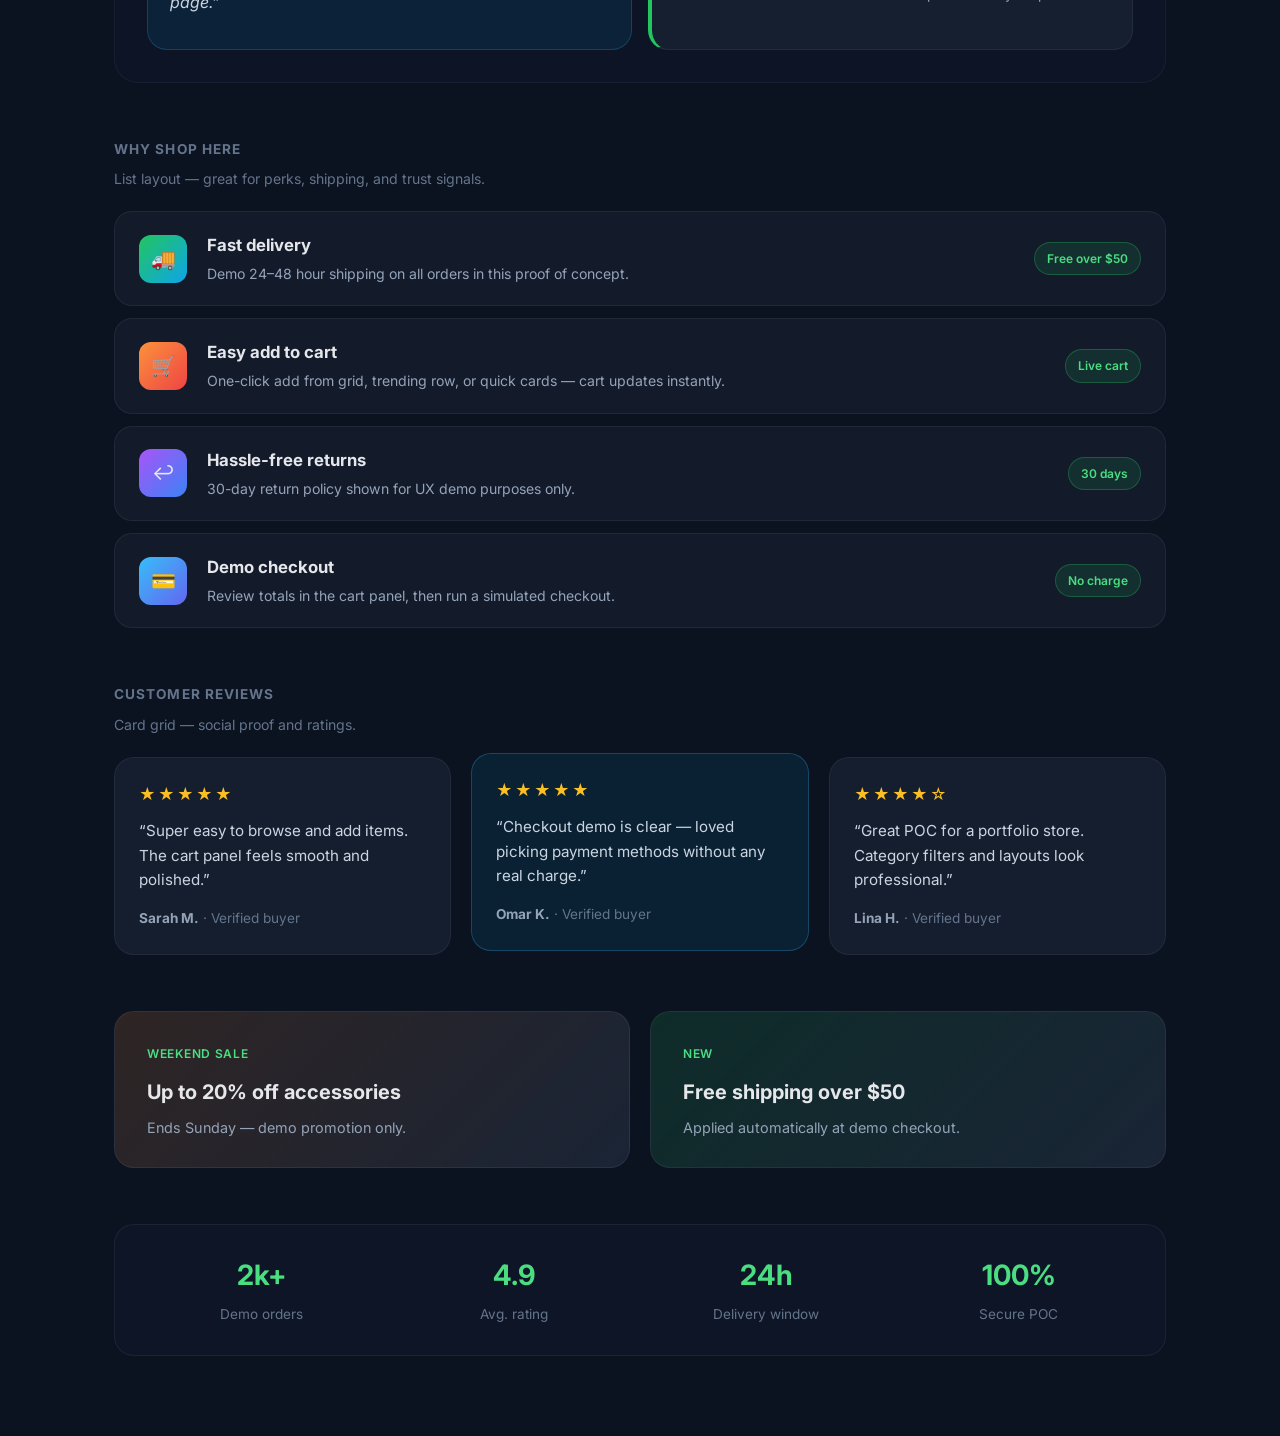
==== commit 4d2f156d: "add UI for ai assistant" ====
--- a/apps/simple-store/index.html
+++ b/apps/simple-store/index.html
@@ -216,7 +216,42 @@
   </aside>
   <div class="cart-overlay" id="cartOverlay" hidden></div>
 
+  <button type="button" class="assistant-fab" id="assistantToggle" aria-label="Open shopping assistant">
+    <span class="assistant-fab-icon">✦</span>
+    <span>Ask AI</span>
+  </button>
+
+  <aside class="assistant-panel" id="assistantPanel" aria-hidden="true">
+    <div class="assistant-panel-inner">
+      <header class="assistant-header">
+        <div>
+          <h2>Shopping assistant</h2>
+          <p>Powered by AI · knows products & your cart</p>
+        </div>
+        <div class="assistant-header-actions">
+          <button type="button" class="assistant-icon-btn" id="assistantClose" aria-label="Close assistant">×</button>
+        </div>
+      </header>
+
+      <div class="assistant-chips" id="assistantChips">
+        <button type="button" class="assistant-chip" data-prompt="What's in my cart?">My cart</button>
+        <button type="button" class="assistant-chip" data-prompt="Show items under $20">Under $20</button>
+        <button type="button" class="assistant-chip" data-prompt="Office desk setup ideas">Office setup</button>
+        <button type="button" class="assistant-chip" data-prompt="Travel essentials">Travel</button>
+      </div>
+
+      <div class="assistant-messages" id="assistantMessages" role="log" aria-live="polite"></div>
+
+      <form class="assistant-form" id="assistantForm">
+        <input type="text" id="assistantInput" placeholder="Ask about products, budget, cart…" autocomplete="off" maxlength="300" />
+        <button type="submit" class="assistant-send" aria-label="Send message">↑</button>
+      </form>
+    </div>
+  </aside>
+
   <script src="store-shared.js"></script>
   <script src="app.js"></script>
+  <script src="https://js.puter.com/v2/"></script>
+  <script src="assistant.js"></script>
 </body>
 </html>
--- a/apps/simple-store/style.css
+++ b/apps/simple-store/style.css
@@ -101,15 +101,23 @@
 }
 
 .store-main {
+  --section-gap: 56px;
   max-width: 1100px;
   margin: 0 auto;
   padding: 32px 24px 80px;
 }
 
+.store-main > section {
+  margin-bottom: var(--section-gap);
+}
+
+.store-main > section:last-child {
+  margin-bottom: 0;
+}
+
 .hero-banner {
   text-align: center;
   padding: 48px 24px;
-  margin-bottom: 48px;
   border-radius: 24px;
   background:
     radial-gradient(circle at top left, rgba(34, 197, 94, 0.25), transparent 45%),
@@ -134,6 +142,18 @@
   letter-spacing: 0.08em;
   color: #64748b;
   margin-bottom: 20px;
+}
+
+.products-section {
+  margin-bottom: 48px;
+}
+
+.products-section + .store-block {
+  padding-top: 32px;
+}
+
+.block-header .section-label {
+  margin-bottom: 8px;
 }
 
 .products-grid {
@@ -420,10 +440,6 @@
 
 /* Store layout blocks */
 
-.store-block {
-  margin-bottom: 56px;
-}
-
 .store-block-alt {
   padding: 32px;
   border-radius: 24px;
@@ -448,15 +464,6 @@
 }
 
 /* Horizontal scroll */
-
-.store-block-scroll {
-  padding-top: 40px;
-  margin-top: 16px;
-}
-
-.store-block-scroll .block-header {
-  margin-bottom: 28px;
-}
 
 .h-scroll-wrap {
   position: relative;
@@ -894,7 +901,6 @@
   display: grid;
   grid-template-columns: 1fr 1fr;
   gap: 20px;
-  margin-bottom: 56px;
 }
 
 .promo-banner {
@@ -939,7 +945,6 @@
   border-radius: 20px;
   background: rgba(15, 23, 42, 0.8);
   border: 1px solid rgba(255, 255, 255, 0.06);
-  margin-bottom: 40px;
 }
 
 .stat-item {
@@ -1276,3 +1281,252 @@
     margin-top: 8px;
   }
 }
+
+/* Shopping assistant */
+
+.assistant-fab {
+  position: fixed;
+  right: 24px;
+  bottom: 24px;
+  z-index: 120;
+  display: flex;
+  align-items: center;
+  gap: 10px;
+  padding: 14px 20px;
+  border: 1px solid rgba(139, 92, 246, 0.45);
+  border-radius: 999px;
+  background: linear-gradient(135deg, rgba(139, 92, 246, 0.25), rgba(56, 189, 248, 0.2));
+  backdrop-filter: blur(12px);
+  color: #e5e7eb;
+  font-family: inherit;
+  font-size: 14px;
+  font-weight: 600;
+  cursor: pointer;
+  box-shadow: 0 8px 32px rgba(139, 92, 246, 0.25);
+  transition: transform 0.2s, box-shadow 0.2s;
+}
+
+.assistant-fab:hover {
+  transform: translateY(-2px);
+  box-shadow: 0 12px 40px rgba(139, 92, 246, 0.35);
+}
+
+.assistant-fab-icon {
+  font-size: 1.1rem;
+  color: #c4b5fd;
+}
+
+.assistant-panel {
+  position: fixed;
+  right: 24px;
+  bottom: 88px;
+  z-index: 125;
+  width: 100%;
+  max-width: 400px;
+  height: min(560px, calc(100vh - 120px));
+  border-radius: 24px;
+  background: rgba(15, 23, 42, 0.95);
+  border: 1px solid rgba(139, 92, 246, 0.35);
+  backdrop-filter: blur(16px);
+  box-shadow: 0 24px 60px rgba(0, 0, 0, 0.45);
+  transform: translateY(16px) scale(0.96);
+  opacity: 0;
+  pointer-events: none;
+  transition: transform 0.25s ease, opacity 0.25s ease;
+  display: flex;
+  flex-direction: column;
+  overflow: hidden;
+}
+
+.assistant-panel.open {
+  transform: translateY(0) scale(1);
+  opacity: 1;
+  pointer-events: auto;
+}
+
+.assistant-panel-inner {
+  display: flex;
+  flex-direction: column;
+  height: 100%;
+  min-height: 0;
+}
+
+.assistant-header {
+  display: flex;
+  justify-content: space-between;
+  align-items: flex-start;
+  gap: 12px;
+  padding: 20px 20px 12px;
+  border-bottom: 1px solid rgba(255, 255, 255, 0.06);
+}
+
+.assistant-header h2 {
+  font-size: 1.1rem;
+  margin-bottom: 4px;
+}
+
+.assistant-header p {
+  font-size: 0.78rem;
+  color: #64748b;
+}
+
+.assistant-header-actions {
+  display: flex;
+  gap: 8px;
+}
+
+.assistant-icon-btn {
+  width: 36px;
+  height: 36px;
+  border: none;
+  border-radius: 10px;
+  background: rgba(255, 255, 255, 0.06);
+  color: #cbd5e1;
+  font-size: 1.1rem;
+  cursor: pointer;
+  line-height: 1;
+}
+
+.assistant-icon-btn:hover {
+  background: rgba(139, 92, 246, 0.2);
+}
+
+.assistant-chips {
+  display: flex;
+  flex-wrap: wrap;
+  gap: 8px;
+  padding: 12px 16px;
+  border-bottom: 1px solid rgba(255, 255, 255, 0.04);
+}
+
+.assistant-chip {
+  padding: 8px 12px;
+  border-radius: 999px;
+  border: 1px solid rgba(139, 92, 246, 0.3);
+  background: rgba(139, 92, 246, 0.1);
+  color: #c4b5fd;
+  font-family: inherit;
+  font-size: 0.75rem;
+  font-weight: 500;
+  cursor: pointer;
+  transition: 0.2s;
+}
+
+.assistant-chip:hover {
+  background: rgba(139, 92, 246, 0.2);
+  border-color: rgba(139, 92, 246, 0.5);
+}
+
+.assistant-messages {
+  flex: 1;
+  overflow-y: auto;
+  padding: 16px;
+  display: flex;
+  flex-direction: column;
+  gap: 12px;
+  min-height: 0;
+}
+
+.assistant-msg {
+  max-width: 92%;
+  padding: 12px 14px;
+  border-radius: 16px;
+  font-size: 0.9rem;
+  line-height: 1.55;
+}
+
+.assistant-msg-user {
+  align-self: flex-end;
+  background: linear-gradient(135deg, #0ea5e9, #6366f1);
+  color: white;
+  border-bottom-right-radius: 4px;
+}
+
+.assistant-msg-assistant {
+  align-self: flex-start;
+  background: rgba(30, 41, 59, 0.8);
+  border: 1px solid rgba(255, 255, 255, 0.06);
+  color: #cbd5e1;
+  border-bottom-left-radius: 4px;
+}
+
+.assistant-msg.typing {
+  padding: 16px 18px;
+}
+
+.dot-pulse {
+  display: flex;
+  gap: 5px;
+}
+
+.dot-pulse span {
+  width: 7px;
+  height: 7px;
+  border-radius: 50%;
+  background: #94a3b8;
+  animation: dotPulse 1.2s ease-in-out infinite;
+}
+
+.dot-pulse span:nth-child(2) { animation-delay: 0.15s; }
+.dot-pulse span:nth-child(3) { animation-delay: 0.3s; }
+
+@keyframes dotPulse {
+  0%, 80%, 100% { opacity: 0.3; transform: scale(0.85); }
+  40% { opacity: 1; transform: scale(1); }
+}
+
+.assistant-form {
+  display: flex;
+  gap: 10px;
+  padding: 16px;
+  border-top: 1px solid rgba(255, 255, 255, 0.06);
+}
+
+.assistant-form input {
+  flex: 1;
+  padding: 12px 16px;
+  border-radius: 14px;
+  border: 1px solid rgba(255, 255, 255, 0.08);
+  background: rgba(15, 23, 42, 0.9);
+  color: #e5e7eb;
+  font-family: inherit;
+  font-size: 14px;
+}
+
+.assistant-form input:focus {
+  outline: none;
+  border-color: rgba(139, 92, 246, 0.5);
+}
+
+.assistant-send {
+  width: 44px;
+  height: 44px;
+  border: none;
+  border-radius: 14px;
+  background: linear-gradient(135deg, #8b5cf6, #3b82f6);
+  color: white;
+  font-size: 1.2rem;
+  font-weight: 700;
+  cursor: pointer;
+  flex-shrink: 0;
+}
+
+.assistant-send:hover {
+  opacity: 0.9;
+}
+
+@media (max-width: 480px) {
+  .assistant-fab {
+    right: 16px;
+    bottom: 16px;
+    padding: 12px 16px;
+  }
+
+  .assistant-panel {
+    right: 12px;
+    left: 12px;
+    bottom: 76px;
+    max-width: none;
+    width: auto;
+  }
+}
